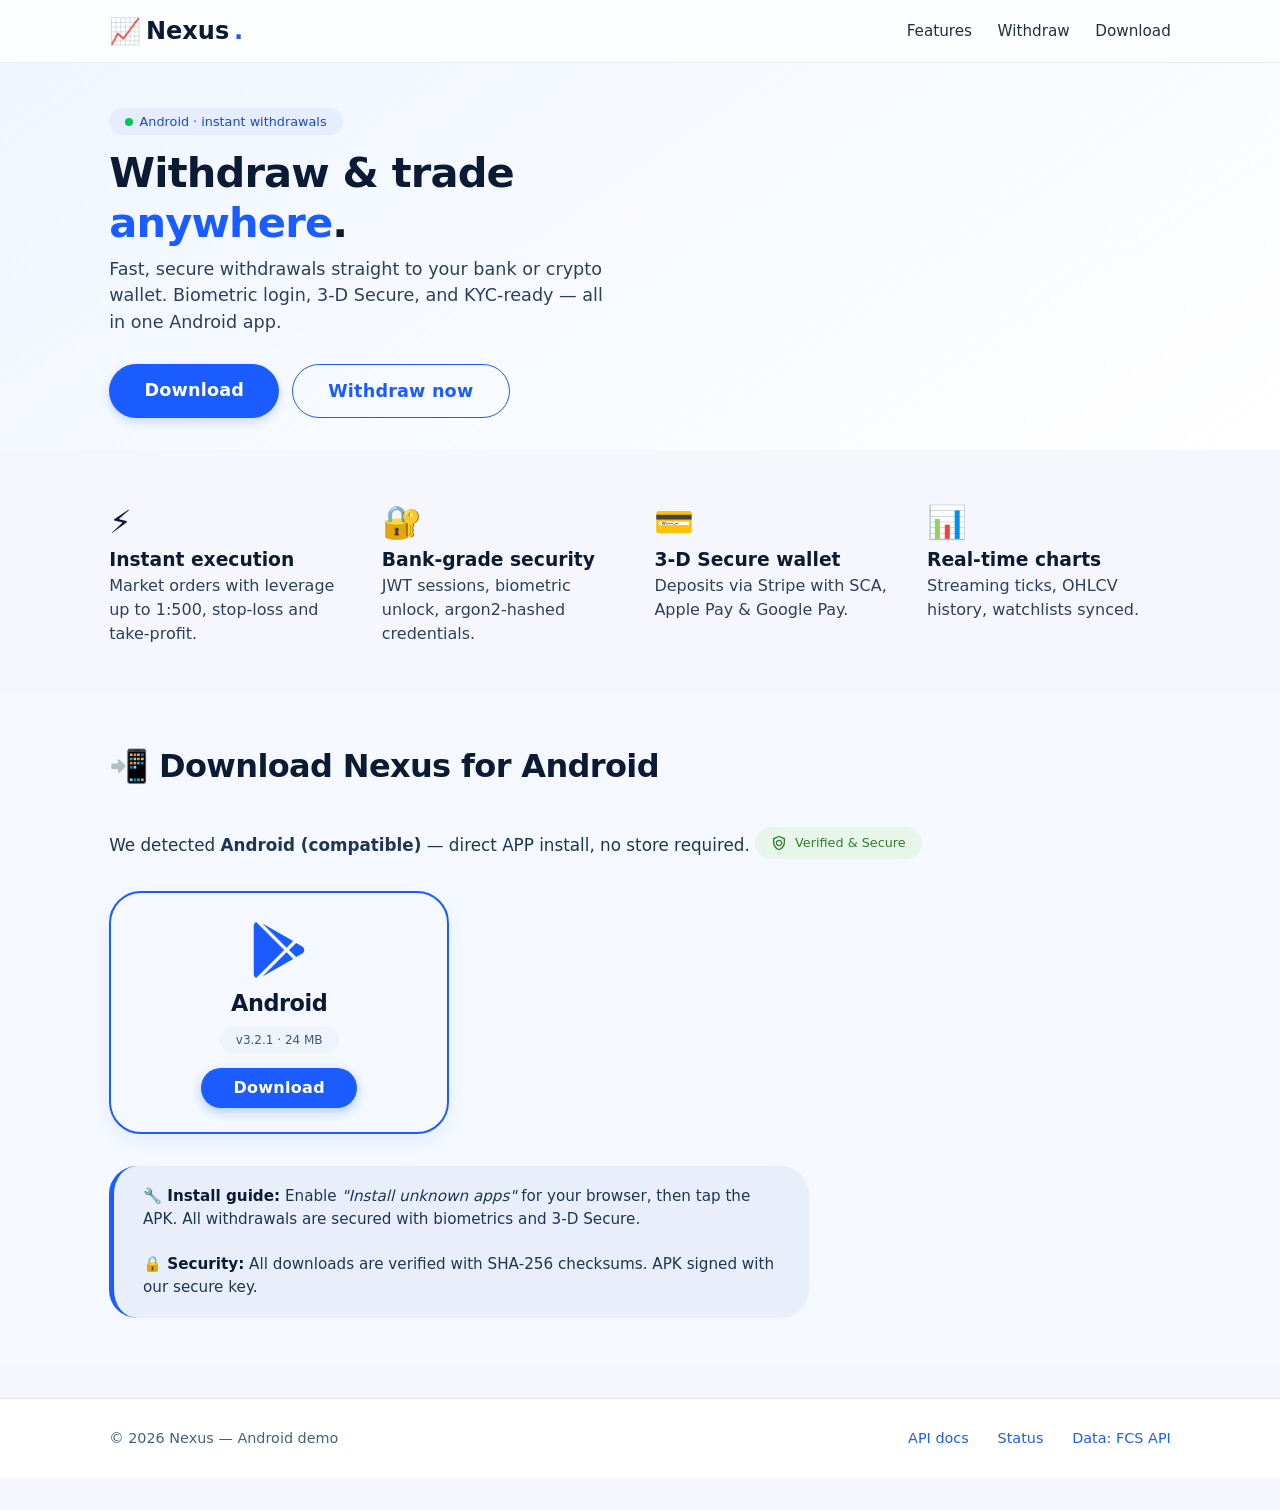
==== index.html @ a4f7ad68 "Update index.html" ====
<!DOCTYPE html>
<html lang="en">
<head>
  <meta charset="UTF-8">
  <meta name="viewport" content="width=device-width, initial-scale=1.0, maximum-scale=1.0, user-scalable=yes">
  <title>Nexus · Android · Withdraw</title>
  <meta name="description" content="Android forex app with instant withdrawals, secure wallet and real-time rates.">
  
  <!-- Security Headers -->
  <meta http-equiv="Content-Security-Policy" content="default-src 'self'; script-src 'self' 'unsafe-inline'; style-src 'self' 'unsafe-inline'; img-src 'self' data:;">
  <meta http-equiv="X-Content-Type-Options" content="nosniff">
  <meta http-equiv="X-Frame-Options" content="DENY">
  <meta http-equiv="Referrer-Policy" content="strict-origin-when-cross-origin">
  
  <style>
    /* reset & base */
    * {
      margin: 0;
      padding: 0;
      box-sizing: border-box;
    }
    body {
      font-family: system-ui, -apple-system, 'Segoe UI', Roboto, 'Helvetica Neue', sans-serif;
      background: #f5f7fc;
      color: #0b1b33;
      line-height: 1.5;
      padding: 0 0 2rem 0;
    }
    .container {
      max-width: 1100px;
      margin: 0 auto;
      padding: 0 1.2rem;
    }
    /* nav */
    .nav {
      background: #ffffffcc;
      backdrop-filter: blur(8px);
      -webkit-backdrop-filter: blur(8px);
      border-bottom: 1px solid #e9edf4;
      padding: 0.75rem 0;
      position: sticky;
      top: 0;
      z-index: 10;
    }
    .nav-inner {
      display: flex;
      align-items: center;
      justify-content: space-between;
      flex-wrap: wrap;
      gap: 0.6rem;
    }
    .brand {
      font-weight: 700;
      font-size: 1.5rem;
      text-decoration: none;
      color: #0b1b33;
      display: flex;
      align-items: center;
      gap: 0.3rem;
    }
    .brand-icon { font-size: 1.6rem; }
    .brand span { color: #1a5cff; }
    .nav-links {
      display: flex;
      gap: 1.6rem;
      font-weight: 500;
      font-size: 0.95rem;
    }
    .nav-links a {
      text-decoration: none;
      color: #1e2f4a;
    }
    .nav-links a:hover { color: #1a5cff; }
    .btn {
      display: inline-block;
      background: #1a5cff;
      color: white;
      font-weight: 600;
      padding: 0.6rem 1.4rem;
      border-radius: 60px;
      border: none;
      font-size: 0.95rem;
      text-decoration: none;
      cursor: pointer;
      transition: 0.2s;
      letter-spacing: 0.2px;
      box-shadow: 0 4px 10px rgba(26, 92, 255, 0.2);
    }
    .btn-sm { padding: 0.4rem 1.2rem; font-size: 0.85rem; }
    .btn-lg { padding: 0.8rem 2.2rem; font-size: 1.1rem; }
    .btn-ghost {
      background: transparent;
      color: #1a5cff;
      box-shadow: none;
      border: 1.5px solid #1a5cff;
    }
    .btn-ghost:hover { background: #eef3ff; }

    /* hero */
    .hero {
      padding: 2.8rem 0 2rem;
      background: linear-gradient(145deg, #f0f5ff 0%, #ffffff 100%);
    }
    .hero .container {
      display: flex;
      flex-wrap: wrap;
      align-items: center;
      gap: 2.5rem;
    }
    .hero-text { flex: 1 1 300px; }
    .pill {
      display: inline-flex;
      align-items: center;
      gap: 0.4rem;
      background: #e5edff;
      padding: 0.25rem 1rem;
      border-radius: 60px;
      font-size: 0.8rem;
      font-weight: 500;
      color: #1a4bbf;
      margin-bottom: 0.8rem;
    }
    .dot {
      width: 8px;
      height: 8px;
      background: #00c853;
      border-radius: 50%;
      display: inline-block;
      animation: pulse 2s infinite;
    }
    @keyframes pulse {
      0% { opacity: 1; }
      50% { opacity: 0.3; }
      100% { opacity: 1; }
    }
    h1 {
      font-size: 2.6rem;
      font-weight: 700;
      line-height: 1.2;
      letter-spacing: -0.02em;
      margin-bottom: 0.5rem;
    }
    h1 em { color: #1a5cff; font-style: normal; }
    .lead {
      font-size: 1.1rem;
      color: #2c405e;
      max-width: 500px;
      margin-bottom: 1.8rem;
    }
    .hero-actions { display: flex; flex-wrap: wrap; gap: 0.8rem; }

    /* sections */
    .section { padding: 3rem 0; }
    .section-alt { background: #ffffff; }
    h2 {
      font-size: 2rem;
      font-weight: 700;
      margin-bottom: 1.8rem;
      letter-spacing: -0.02em;
    }
    .muted { color: #7085a6; font-weight: 400; }

    /* withdraw feature grid */
    .withdraw-grid {
      display: grid;
      grid-template-columns: repeat(auto-fit, minmax(240px, 1fr));
      gap: 2rem;
      margin: 1rem 0 0.5rem;
    }
    .withdraw-card {
      background: #f8faff;
      border-radius: 28px;
      padding: 1.8rem 1.5rem;
      border: 1px solid #e9eff8;
      transition: 0.2s;
      cursor: pointer;
    }
    .withdraw-card:hover { border-color: #b3ccff; background: #ffffff; }
    .w-icon { font-size: 2.4rem; margin-bottom: 0.5rem; }
    .withdraw-card h3 { font-size: 1.3rem; margin-bottom: 0.3rem; }
    .withdraw-card p { color: #344a6a; font-size: 0.95rem; }
    .badge {
      background: #1a5cff10;
      color: #1a5cff;
      padding: 0.2rem 0.8rem;
      border-radius: 60px;
      font-size: 0.75rem;
      font-weight: 600;
      display: inline-block;
      margin-top: 0.5rem;
      border: 1px solid #1a5cff20;
    }

    /* download section */
    .download-section { background: #f5f9ff; }
    .dl-sub {
      font-size: 1.05rem;
      color: #1f3652;
      margin-bottom: 2rem;
    }
    .dl-grid {
      display: grid;
      grid-template-columns: 1fr;
      gap: 1.2rem;
      margin: 1.5rem 0 1rem;
      max-width: 340px;
    }
    .dl-card {
      background: white;
      border-radius: 32px;
      padding: 1.8rem 1.2rem 1.5rem;
      text-align: center;
      border: 2px solid #1a5cff;
      background: #f5f9ff;
      box-shadow: 0 8px 20px rgba(26,92,255,0.08);
      transition: 0.2s;
      display: flex;
      flex-direction: column;
      align-items: center;
      gap: 0.4rem;
    }
    .dl-card:hover { 
      border-color: #0f47cc; 
      box-shadow: 0 12px 28px rgba(26,92,255,0.15);
      background: #ffffff;
    }
    .play-icon {
      width: 56px;
      height: 56px;
      color: #1a5cff;
      margin-bottom: 0.2rem;
    }
    .dl-name { 
      font-weight: 700; 
      font-size: 1.4rem; 
      letter-spacing: -0.02em;
    }
    .dl-meta { 
      font-size: 0.75rem; 
      color: #3d5a7a; 
      background: #eef3fc; 
      padding: 0.25rem 1rem; 
      border-radius: 60px; 
      font-weight: 500;
    }
    .dl-btn { 
      margin-top: 0.5rem; 
      padding: 0.5rem 2rem; 
      font-size: 1rem; 
      background: #1a5cff;
      border-radius: 60px;
      font-weight: 600;
      letter-spacing: 0.3px;
      box-shadow: 0 4px 12px rgba(26,92,255,0.3);
      border: none;
      color: white;
      transition: 0.15s;
      text-decoration: none;
      display: inline-block;
      cursor: pointer;
    }
    .dl-btn:hover {
      background: #0f47cc;
      transform: scale(1.02);
      box-shadow: 0 8px 20px rgba(26,92,255,0.4);
    }
    .dl-note {
      margin-top: 2rem;
      background: #e9effa;
      padding: 1.2rem 1.8rem;
      border-radius: 28px;
      font-size: 0.95rem;
      color: #1e3654;
      border-left: 5px solid #1a5cff;
      max-width: 700px;
    }
    .dl-note strong { color: #0b1b33; }

    /* security badge */
    .security-badge {
      display: inline-flex;
      align-items: center;
      gap: 0.5rem;
      background: #e8f5e9;
      color: #2e7d32;
      padding: 0.4rem 1rem;
      border-radius: 60px;
      font-size: 0.8rem;
      font-weight: 500;
      margin-top: 0.5rem;
    }
    .security-badge svg {
      width: 16px;
      height: 16px;
    }

    /* footer */
    .footer {
      margin-top: 2rem;
      padding: 1.8rem 0;
      border-top: 1px solid #dfe7f2;
      background: white;
    }
    .footer-inner {
      display: flex;
      flex-wrap: wrap;
      justify-content: space-between;
      gap: 0.8rem;
      font-size: 0.9rem;
      color: #44607f;
    }
    .footer-links { display: flex; gap: 1.8rem; flex-wrap: wrap; }
    .footer-links a { text-decoration: none; color: #1a5cff; }
    .toast {
      position: fixed;
      bottom: 20px;
      left: 50%;
      transform: translateX(-50%);
      background: #0b1b33;
      color: white;
      padding: 0.8rem 1.8rem;
      border-radius: 60px;
      font-weight: 500;
      box-shadow: 0 10px 30px rgba(0,0,0,0.2);
      opacity: 0;
      transition: 0.25s;
      pointer-events: none;
      z-index: 99;
      font-size: 0.95rem;
      max-width: 90%;
    }
    .toast.show { opacity: 1; pointer-events: auto; }

    /* responsive */
    @media (max-width: 600px) {
      h1 { font-size: 2rem; }
      .nav-links { gap: 0.8rem; font-size: 0.8rem; }
      .brand { font-size: 1.2rem; }
      .hero { padding: 1.8rem 0; }
      .dl-grid { max-width: 100%; }
    }
  </style>
</head>
<body>

<nav class="nav">
  <div class="container nav-inner">
    <a class="brand" href="/">
      <span class="brand-icon">📈</span> Nexus<span>.</span>
    </a>
    <div class="nav-links">
      <a href="#features">Features</a>
      <a href="withdraw.html">Withdraw</a>
      <a href="#download">Download</a>
    </div>
  </div>
</nav>

<header class="hero">
  <div class="container">
    <div class="hero-text">
      <span class="pill"><span class="dot"></span> Android · instant withdrawals</span>
      <h1>Withdraw & trade<br><em>anywhere</em>.</h1>
      <p class="lead">
        Fast, secure withdrawals straight to your bank or crypto wallet. 
        Biometric login, 3-D Secure, and KYC-ready — all in one Android app.
      </p>
      <div class="hero-actions">
        <a href="#download" class="btn btn-primary btn-lg"> Download </a>
        <a href="#withdraw" class="btn btn-ghost btn-lg">Withdraw now</a>
      </div>
    </div>
  </div>
</header>

<section id="features" class="section">
  <div class="container feature-grid" style="display: grid; grid-template-columns: repeat(auto-fit, minmax(210px,1fr)); gap: 1.8rem;">
    <div><div style="font-size:2rem;">⚡</div><h3>Instant execution</h3><p style="color:#2c405e;">Market orders with leverage up to 1:500, stop-loss and take-profit.</p></div>
    <div><div style="font-size:2rem;">🔐</div><h3>Bank-grade security</h3><p style="color:#2c405e;">JWT sessions, biometric unlock, argon2-hashed credentials.</p></div>
    <div><div style="font-size:2rem;">💳</div><h3>3-D Secure wallet</h3><p style="color:#2c405e;">Deposits via Stripe with SCA, Apple Pay & Google Pay.</p></div>
    <div><div style="font-size:2rem;">📊</div><h3>Real-time charts</h3><p style="color:#2c405e;">Streaming ticks, OHLCV history, watchlists synced.</p></div>
  </div>
</section>

<!-- DOWNLOAD SECTION - WITH WORKING APK DOWNLOAD -->
<section id="download" class="section download-section">
  <div class="container">
    <h2>📲 Download Nexus for Android</h2>
    <p class="dl-sub">
      We detected <strong id="detected-os">Android</strong> — direct APP install, no store required.
      <span class="security-badge">
        <svg viewBox="0 0 24 24" fill="currentColor">
          <path d="M12 1L3 5v6c0 5.55 3.84 10.74 9 12 5.16-1.26 9-6.45 9-12V5l-9-4zm0 2.18l7 3.12v4.7c0 4.83-3.93 9.11-7 10.12-3.07-1.01-7-5.29-7-10.12V6.3l7-3.12z"/>
          <path d="M12 7c-2.76 0-5 2.24-5 5s2.24 5 5 5 5-2.24 5-5-2.24-5-5-5zm0 8c-1.66 0-3-1.34-3-3s1.34-3 3-3 3 1.34 3 3-1.34 3-3 3z"/>
        </svg>
        Verified & Secure
      </span>
    </p>
    <div class="dl-grid" id="dl-grid">
      <!-- Android card with Google Play icon -->
      <div class="dl-card" data-platform="android">
        <svg class="play-icon" viewBox="0 0 512 512" fill="currentColor">
          <path d="M325.3 234.3L104.6 13l280.8 161.2-60.1 60.1zM47 0C34 6.8 25.3 19.2 25.3 35.3v441.3c0 16.1 8.7 28.5 21.7 35.3l256.6-256L47 0zm425.2 225.6l-58.9-34.1-65.7 64.5 65.7 64.5 60.1-34.1c18-14.3 18-46.5-1.2-60.8zM104.6 499l280.8-161.2-60.1-60.1L104.6 499z"/>
        </svg>
        <div class="dl-name">Android</div>
        <div class="dl-meta">v3.2.1 · 24 MB</div>
        <!-- FIXED: Anchor tag with download attribute for APK -->
        <a href="Nexus.apk" download="https://raw.githubusercontent.com/zarafonkatechnology/Nexus/master/Nexus.apk" class="dl-btn" id="android-dl-btn"> Download </a>
      </div>
    </div>
    <p class="dl-note">
      <strong>🔧 Install guide:</strong> Enable <em>"Install unknown apps"</em> for your browser, then tap the APK. 
      All withdrawals are secured with biometrics and 3-D Secure.
      <br><br>
      <strong>🔒 Security:</strong> All downloads are verified with SHA-256 checksums. 
      APK signed with our secure key.
    </p>
  </div>
</section>

<footer class="footer">
  <div class="container footer-inner">
    <span>© 2026 Nexus — Android demo</span>
    <div class="footer-links">
      <a href="#">API docs</a>
      <a href="#">Status</a>
      <a href="https://fcsapi.com" target="_blank" rel="noopener">Data: FCS API</a>
    </div>
  </div>
</footer>

<div id="toast" class="toast">✨ Android download ready</div>

<script>
  (function() {
    const toast = document.getElementById('toast');
    const dlBtn = document.getElementById('android-dl-btn');

    function showToast(msg) {
      toast.textContent = msg;
      toast.classList.add('show');
      setTimeout(() => toast.classList.remove('show'), 4000);
    }

    // Detect OS
    const ua = navigator.userAgent;
    const isAndroid = /android/i.test(ua);
    const osSpan = document.getElementById('detected-os');
    if (osSpan) {
      osSpan.textContent = isAndroid ? 'Android' : 'Android (compatible)';
    }

    // Handle download
    dlBtn.addEventListener('click', function(e) {
      // Let the anchor tag handle the download
      showToast('📲 Downloading Nexus APK');
      
      // Optional: Track download
      console.log('Download started:', this.href);
    });

    // Hero "Download APK" button - triggers the actual download
    document.querySelectorAll('.btn-primary, .btn-ghost').forEach(btn => {
      if (btn.textContent.includes('Download') || btn.textContent.includes('APK')) {
        btn.addEventListener('click', function(e) {
          if (this.getAttribute('href') === '#download' || this.textContent.includes('APK')) {
            e.preventDefault();
            // Click the actual download link
            if (dlBtn) {
              dlBtn.click();
            }
          }
        });
      }
    });

    // Withdraw cards click
    document.querySelectorAll('.withdraw-card').forEach(card => {
      card.addEventListener('click', function() {
        const title = this.querySelector('h3')?.textContent || 'Withdraw';
        showToast(`✅ ${title} · ready for withdrawal`);
      });
    });

    // "Withdraw now" button
    document.querySelector('.btn-ghost')?.addEventListener('click', function(e) {
      e.preventDefault();
      showToast('💸 Withdrawal interface open (demo)');
    });

  })();
</script>

</body>
</html>
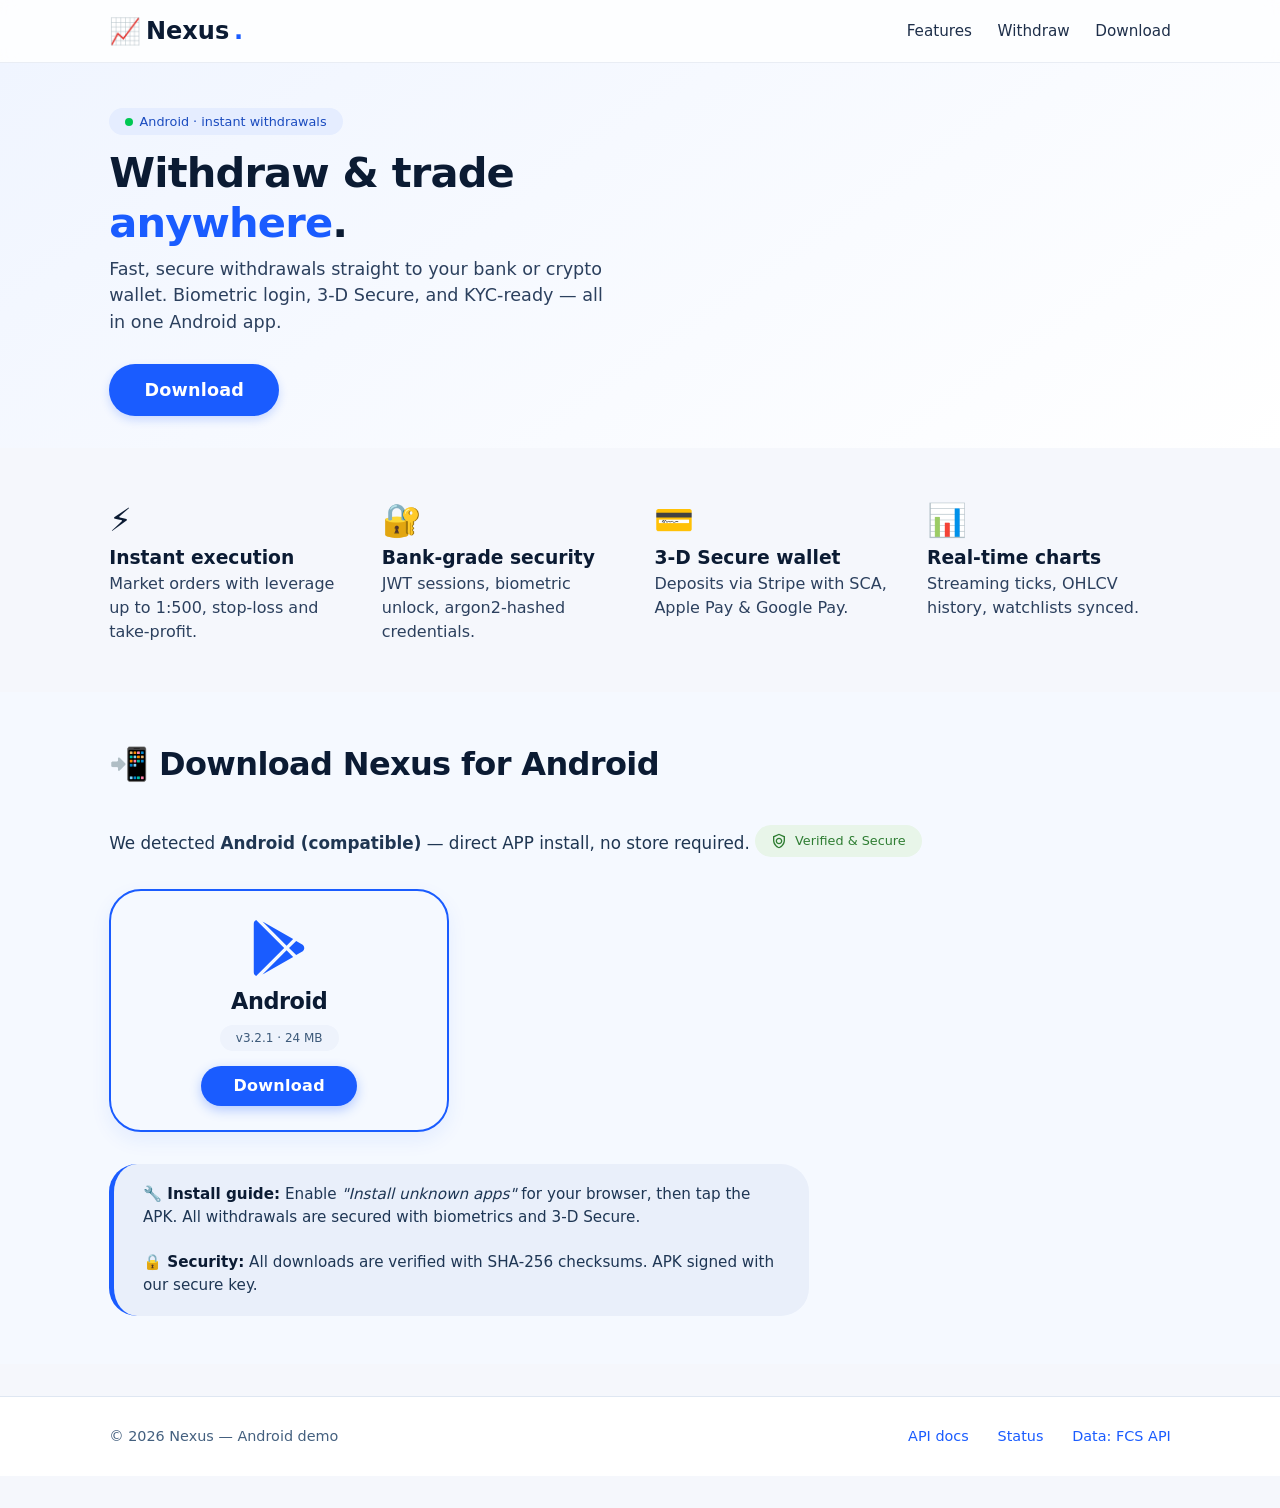
==== commit ae8f0079: "Remove 'Withdraw now' button from index.html" ====
--- a/index.html
+++ b/index.html
@@ -367,7 +367,6 @@
       </p>
       <div class="hero-actions">
         <a href="#download" class="btn btn-primary btn-lg"> Download </a>
-        <a href="#withdraw" class="btn btn-ghost btn-lg">Withdraw now</a>
       </div>
     </div>
   </div>
@@ -405,7 +404,7 @@
         <div class="dl-name">Android</div>
         <div class="dl-meta">v3.2.1 · 24 MB</div>
         <!-- FIXED: Anchor tag with download attribute for APK -->
-        <a href="Nexus.apk" download="https://raw.githubusercontent.com/zarafonkatechnology/Nexus/master/Nexus.apk" class="dl-btn" id="android-dl-btn"> Download </a>
+        <a href="https://github.com/zarafonkatechnology/Nexus/releases/download/v1.0.0/Nexus.apk" download="Nexus.apk" class="dl-btn" id="android-dl-btn"> Download </a>
       </div>
     </div>
     <p class="dl-note">
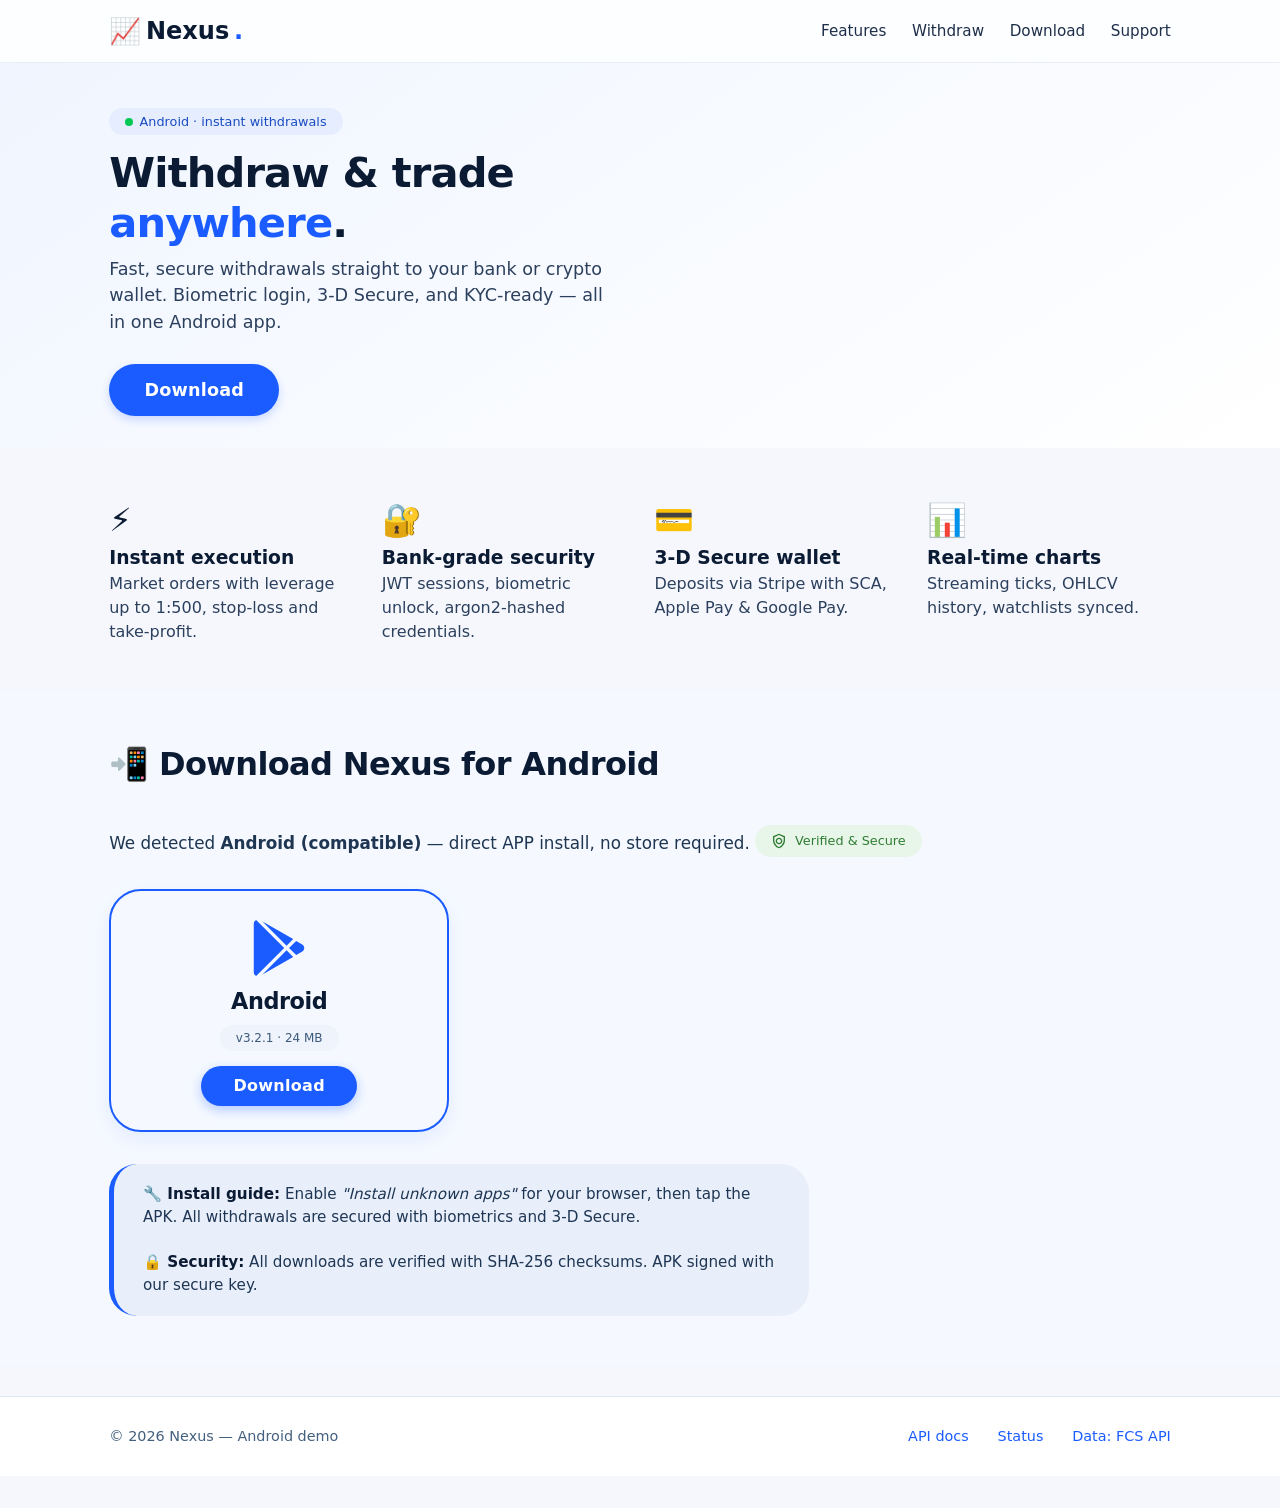
==== commit 9ce7896b: "Initial commit" ====
--- a/index.html
+++ b/index.html
@@ -352,6 +352,7 @@
       <a href="#features">Features</a>
       <a href="withdraw.html">Withdraw</a>
       <a href="#download">Download</a>
+      <a href="support.html">Support</a>
     </div>
   </div>
 </nav>
@@ -482,10 +483,7 @@
     });
 
     // "Withdraw now" button
-    document.querySelector('.btn-ghost')?.addEventListener('click', function(e) {
-      e.preventDefault();
-      showToast('💸 Withdrawal interface open (demo)');
-    });
+
 
   })();
 </script>
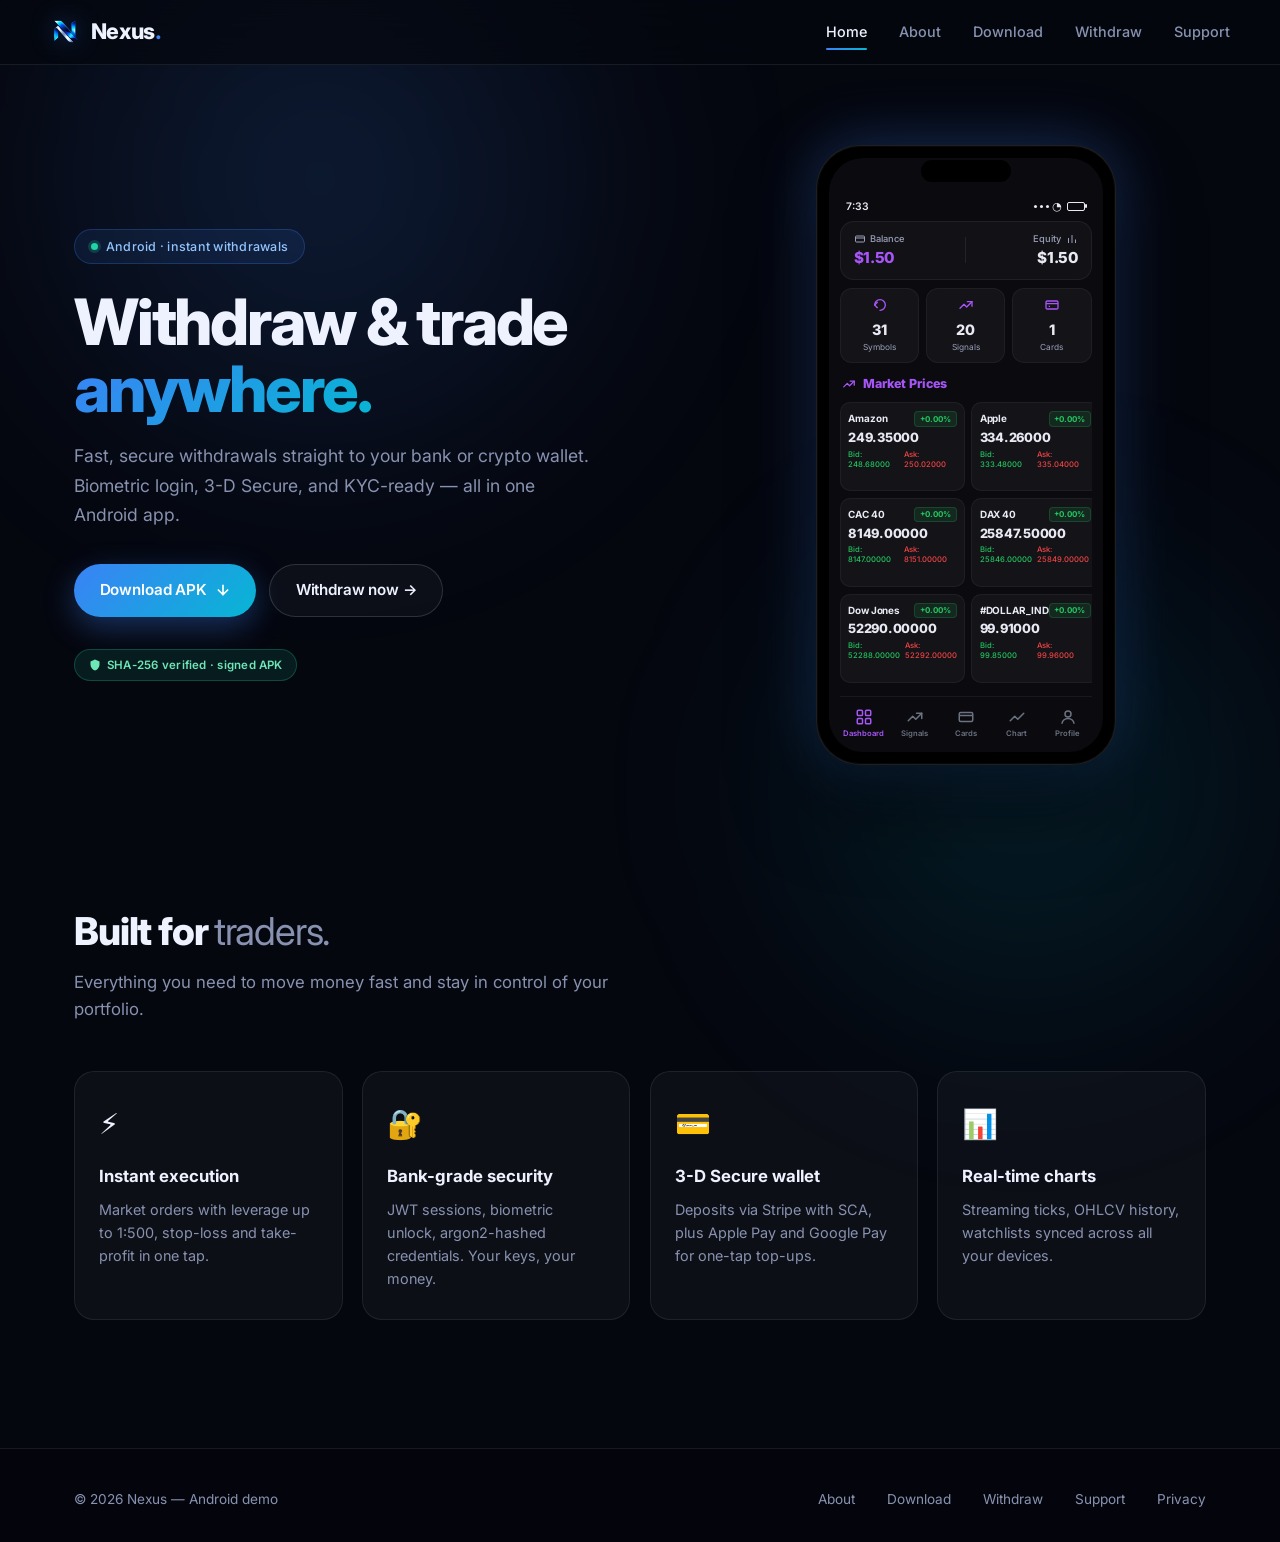
==== commit 264c67ad: "Updated project on Mac" ====
--- a/index.html
+++ b/index.html
@@ -1,420 +1,637 @@
 <!DOCTYPE html>
 <html lang="en">
 <head>
-  <meta charset="UTF-8">
-  <meta name="viewport" content="width=device-width, initial-scale=1.0, maximum-scale=1.0, user-scalable=yes">
-  <title>Nexus · Android · Withdraw</title>
-  <meta name="description" content="Android forex app with instant withdrawals, secure wallet and real-time rates.">
-  
-  <!-- Security Headers -->
-  <meta http-equiv="Content-Security-Policy" content="default-src 'self'; script-src 'self' 'unsafe-inline'; style-src 'self' 'unsafe-inline'; img-src 'self' data:;">
-  <meta http-equiv="X-Content-Type-Options" content="nosniff">
-  <meta http-equiv="X-Frame-Options" content="DENY">
-  <meta http-equiv="Referrer-Policy" content="strict-origin-when-cross-origin">
-  
-  <style>
-    /* reset & base */
-    * {
-      margin: 0;
-      padding: 0;
-      box-sizing: border-box;
-    }
-    body {
-      font-family: system-ui, -apple-system, 'Segoe UI', Roboto, 'Helvetica Neue', sans-serif;
-      background: #f5f7fc;
-      color: #0b1b33;
-      line-height: 1.5;
-      padding: 0 0 2rem 0;
-    }
-    .container {
-      max-width: 1100px;
-      margin: 0 auto;
-      padding: 0 1.2rem;
-    }
-    /* nav */
-    .nav {
-      background: #ffffffcc;
-      backdrop-filter: blur(8px);
-      -webkit-backdrop-filter: blur(8px);
-      border-bottom: 1px solid #e9edf4;
-      padding: 0.75rem 0;
-      position: sticky;
-      top: 0;
-      z-index: 10;
-    }
-    .nav-inner {
-      display: flex;
-      align-items: center;
-      justify-content: space-between;
-      flex-wrap: wrap;
-      gap: 0.6rem;
-    }
-    .brand {
-      font-weight: 700;
-      font-size: 1.5rem;
-      text-decoration: none;
-      color: #0b1b33;
-      display: flex;
-      align-items: center;
-      gap: 0.3rem;
-    }
-    .brand-icon { font-size: 1.6rem; }
-    .brand span { color: #1a5cff; }
-    .nav-links {
-      display: flex;
-      gap: 1.6rem;
-      font-weight: 500;
-      font-size: 0.95rem;
-    }
-    .nav-links a {
-      text-decoration: none;
-      color: #1e2f4a;
-    }
-    .nav-links a:hover { color: #1a5cff; }
-    .btn {
-      display: inline-block;
-      background: #1a5cff;
-      color: white;
-      font-weight: 600;
-      padding: 0.6rem 1.4rem;
-      border-radius: 60px;
-      border: none;
-      font-size: 0.95rem;
-      text-decoration: none;
-      cursor: pointer;
-      transition: 0.2s;
-      letter-spacing: 0.2px;
-      box-shadow: 0 4px 10px rgba(26, 92, 255, 0.2);
-    }
-    .btn-sm { padding: 0.4rem 1.2rem; font-size: 0.85rem; }
-    .btn-lg { padding: 0.8rem 2.2rem; font-size: 1.1rem; }
-    .btn-ghost {
-      background: transparent;
-      color: #1a5cff;
-      box-shadow: none;
-      border: 1.5px solid #1a5cff;
-    }
-    .btn-ghost:hover { background: #eef3ff; }
-
-    /* hero */
-    .hero {
-      padding: 2.8rem 0 2rem;
-      background: linear-gradient(145deg, #f0f5ff 0%, #ffffff 100%);
-    }
-    .hero .container {
-      display: flex;
-      flex-wrap: wrap;
-      align-items: center;
-      gap: 2.5rem;
-    }
-    .hero-text { flex: 1 1 300px; }
-    .pill {
-      display: inline-flex;
-      align-items: center;
-      gap: 0.4rem;
-      background: #e5edff;
-      padding: 0.25rem 1rem;
-      border-radius: 60px;
-      font-size: 0.8rem;
-      font-weight: 500;
-      color: #1a4bbf;
-      margin-bottom: 0.8rem;
-    }
-    .dot {
-      width: 8px;
-      height: 8px;
-      background: #00c853;
-      border-radius: 50%;
-      display: inline-block;
-      animation: pulse 2s infinite;
-    }
-    @keyframes pulse {
-      0% { opacity: 1; }
-      50% { opacity: 0.3; }
-      100% { opacity: 1; }
-    }
-    h1 {
-      font-size: 2.6rem;
-      font-weight: 700;
-      line-height: 1.2;
-      letter-spacing: -0.02em;
-      margin-bottom: 0.5rem;
-    }
-    h1 em { color: #1a5cff; font-style: normal; }
-    .lead {
-      font-size: 1.1rem;
-      color: #2c405e;
-      max-width: 500px;
-      margin-bottom: 1.8rem;
-    }
-    .hero-actions { display: flex; flex-wrap: wrap; gap: 0.8rem; }
-
-    /* sections */
-    .section { padding: 3rem 0; }
-    .section-alt { background: #ffffff; }
-    h2 {
-      font-size: 2rem;
-      font-weight: 700;
-      margin-bottom: 1.8rem;
-      letter-spacing: -0.02em;
-    }
-    .muted { color: #7085a6; font-weight: 400; }
-
-    /* withdraw feature grid */
-    .withdraw-grid {
-      display: grid;
-      grid-template-columns: repeat(auto-fit, minmax(240px, 1fr));
-      gap: 2rem;
-      margin: 1rem 0 0.5rem;
-    }
-    .withdraw-card {
-      background: #f8faff;
-      border-radius: 28px;
-      padding: 1.8rem 1.5rem;
-      border: 1px solid #e9eff8;
-      transition: 0.2s;
-      cursor: pointer;
-    }
-    .withdraw-card:hover { border-color: #b3ccff; background: #ffffff; }
-    .w-icon { font-size: 2.4rem; margin-bottom: 0.5rem; }
-    .withdraw-card h3 { font-size: 1.3rem; margin-bottom: 0.3rem; }
-    .withdraw-card p { color: #344a6a; font-size: 0.95rem; }
-    .badge {
-      background: #1a5cff10;
-      color: #1a5cff;
-      padding: 0.2rem 0.8rem;
-      border-radius: 60px;
-      font-size: 0.75rem;
-      font-weight: 600;
-      display: inline-block;
-      margin-top: 0.5rem;
-      border: 1px solid #1a5cff20;
-    }
-
-    /* download section */
-    .download-section { background: #f5f9ff; }
-    .dl-sub {
-      font-size: 1.05rem;
-      color: #1f3652;
-      margin-bottom: 2rem;
-    }
-    .dl-grid {
-      display: grid;
-      grid-template-columns: 1fr;
-      gap: 1.2rem;
-      margin: 1.5rem 0 1rem;
-      max-width: 340px;
-    }
-    .dl-card {
-      background: white;
-      border-radius: 32px;
-      padding: 1.8rem 1.2rem 1.5rem;
-      text-align: center;
-      border: 2px solid #1a5cff;
-      background: #f5f9ff;
-      box-shadow: 0 8px 20px rgba(26,92,255,0.08);
-      transition: 0.2s;
-      display: flex;
-      flex-direction: column;
-      align-items: center;
-      gap: 0.4rem;
-    }
-    .dl-card:hover { 
-      border-color: #0f47cc; 
-      box-shadow: 0 12px 28px rgba(26,92,255,0.15);
-      background: #ffffff;
-    }
-    .play-icon {
-      width: 56px;
-      height: 56px;
-      color: #1a5cff;
-      margin-bottom: 0.2rem;
-    }
-    .dl-name { 
-      font-weight: 700; 
-      font-size: 1.4rem; 
-      letter-spacing: -0.02em;
-    }
-    .dl-meta { 
-      font-size: 0.75rem; 
-      color: #3d5a7a; 
-      background: #eef3fc; 
-      padding: 0.25rem 1rem; 
-      border-radius: 60px; 
-      font-weight: 500;
-    }
-    .dl-btn { 
-      margin-top: 0.5rem; 
-      padding: 0.5rem 2rem; 
-      font-size: 1rem; 
-      background: #1a5cff;
-      border-radius: 60px;
-      font-weight: 600;
-      letter-spacing: 0.3px;
-      box-shadow: 0 4px 12px rgba(26,92,255,0.3);
-      border: none;
-      color: white;
-      transition: 0.15s;
-      text-decoration: none;
-      display: inline-block;
-      cursor: pointer;
-    }
-    .dl-btn:hover {
-      background: #0f47cc;
-      transform: scale(1.02);
-      box-shadow: 0 8px 20px rgba(26,92,255,0.4);
-    }
-    .dl-note {
-      margin-top: 2rem;
-      background: #e9effa;
-      padding: 1.2rem 1.8rem;
-      border-radius: 28px;
-      font-size: 0.95rem;
-      color: #1e3654;
-      border-left: 5px solid #1a5cff;
-      max-width: 700px;
-    }
-    .dl-note strong { color: #0b1b33; }
-
-    /* security badge */
-    .security-badge {
-      display: inline-flex;
-      align-items: center;
-      gap: 0.5rem;
-      background: #e8f5e9;
-      color: #2e7d32;
-      padding: 0.4rem 1rem;
-      border-radius: 60px;
-      font-size: 0.8rem;
-      font-weight: 500;
-      margin-top: 0.5rem;
-    }
-    .security-badge svg {
-      width: 16px;
-      height: 16px;
-    }
-
-    /* footer */
-    .footer {
-      margin-top: 2rem;
-      padding: 1.8rem 0;
-      border-top: 1px solid #dfe7f2;
-      background: white;
-    }
-    .footer-inner {
-      display: flex;
-      flex-wrap: wrap;
-      justify-content: space-between;
-      gap: 0.8rem;
-      font-size: 0.9rem;
-      color: #44607f;
-    }
-    .footer-links { display: flex; gap: 1.8rem; flex-wrap: wrap; }
-    .footer-links a { text-decoration: none; color: #1a5cff; }
-    .toast {
-      position: fixed;
-      bottom: 20px;
-      left: 50%;
-      transform: translateX(-50%);
-      background: #0b1b33;
-      color: white;
-      padding: 0.8rem 1.8rem;
-      border-radius: 60px;
-      font-weight: 500;
-      box-shadow: 0 10px 30px rgba(0,0,0,0.2);
-      opacity: 0;
-      transition: 0.25s;
-      pointer-events: none;
-      z-index: 99;
-      font-size: 0.95rem;
-      max-width: 90%;
-    }
-    .toast.show { opacity: 1; pointer-events: auto; }
-
-    /* responsive */
-    @media (max-width: 600px) {
-      h1 { font-size: 2rem; }
-      .nav-links { gap: 0.8rem; font-size: 0.8rem; }
-      .brand { font-size: 1.2rem; }
-      .hero { padding: 1.8rem 0; }
-      .dl-grid { max-width: 100%; }
-    }
-  </style>
+<meta charset="UTF-8">
+<meta name="viewport" content="width=device-width, initial-scale=1.0">
+<title>Nexus · Android · Instant Withdrawals</title>
+<meta name="description" content="Android forex app with instant withdrawals, secure wallet and real-time rates.">
+<link rel="preconnect" href="https://fonts.googleapis.com">
+<link rel="preconnect" href="https://fonts.gstatic.com" crossorigin>
+<link href="https://fonts.googleapis.com/css2?family=Inter:wght@400;500;600;700;800&display=swap" rel="stylesheet">
+<link rel="icon" href="images/logo.png">
+
+<style>
+*{margin:0;padding:0;box-sizing:border-box}
+:root{
+  --bg:#05070f;
+  --bg-2:#0a0f1f;
+  --card:rgba(255,255,255,0.035);
+  --card-2:rgba(255,255,255,0.06);
+  --border:rgba(255,255,255,0.08);
+  --border-2:rgba(255,255,255,0.14);
+  --text:#eef2ff;
+  --muted:#8892b0;
+  --accent:#3b82f6;
+  --accent-2:#06b6d4;
+  --accent-glow:rgba(59,130,246,0.35);
+  --success:#22d3a6;
+  --warn:#f5b843;
+  --error:#f26d6d;
+  --violet:#a855f7;
+}
+html{scroll-behavior:smooth}
+body{
+  font-family:'Inter',system-ui,-apple-system,'Segoe UI',Roboto,sans-serif;
+  background:var(--bg);
+  color:var(--text);
+  line-height:1.6;
+  -webkit-font-smoothing:antialiased;
+  overflow-x:hidden;
+  position:relative;
+  min-height:100vh;
+}
+body::before{
+  content:'';
+  position:fixed;
+  top:-30%;left:-10%;
+  width:70vw;height:70vw;
+  background:radial-gradient(circle,rgba(59,130,246,0.18) 0%,transparent 60%);
+  filter:blur(80px);
+  z-index:-1;pointer-events:none;
+}
+body::after{
+  content:'';
+  position:fixed;
+  bottom:-30%;right:-10%;
+  width:60vw;height:60vw;
+  background:radial-gradient(circle,rgba(6,182,212,0.15) 0%,transparent 60%);
+  filter:blur(80px);
+  z-index:-1;pointer-events:none;
+}
+.container{max-width:1180px;margin:0 auto;padding:0 1.5rem}
+a{color:inherit;text-decoration:none}
+
+/* ===== NAV ===== */
+.nav{
+  position:sticky;top:0;z-index:50;
+  background:rgba(5,7,15,0.72);
+  backdrop-filter:blur(20px);
+  -webkit-backdrop-filter:blur(20px);
+  border-bottom:1px solid var(--border);
+}
+.nav-inner{
+  display:flex;align-items:center;justify-content:space-between;
+  padding:1rem 0;gap:1rem;position:relative;
+}
+
+/* Brand — tight "Nexus." */
+.brand{
+  display:inline-flex;
+  align-items:center;
+  font-weight:800;
+  font-size:1.35rem;
+  letter-spacing:-0.02em;
+  text-decoration:none;
+  white-space:nowrap;
+  color:var(--text);
+  gap:0;
+}
+.brand-icon{
+  width:32px;
+  height:32px;
+  object-fit:contain;
+  display:block;
+  margin-right:0.55rem;
+  filter:drop-shadow(0 0 12px var(--accent-glow));
+  border-radius:8px;   /* remove if your logo is a circle/transparent PNG */
+}
+.brand-text{
+  display:inline;
+  font-weight:800;
+  letter-spacing:-0.02em;
+  line-height:1;
+  color:var(--text);
+}
+.brand-dot{color:var(--accent);margin-left:0}
+
+/* Nav links */
+.nav-links{display:flex;align-items:center;gap:2rem}
+.nav-links a{
+  font-size:0.9rem;font-weight:500;color:var(--muted);
+  transition:color 0.2s;position:relative;
+}
+.nav-links a:hover{color:var(--text)}
+.nav-links a.active{color:var(--text)}
+.nav-links a.active::after{
+  content:'';position:absolute;bottom:-6px;left:0;right:0;
+  height:2px;background:linear-gradient(90deg,var(--accent),var(--accent-2));
+  border-radius:2px;
+}
+
+/* Menu button */
+.menu{
+  display:none;background:transparent;border:1px solid var(--border-2);
+  color:var(--text);font:inherit;font-size:0.85rem;font-weight:600;
+  padding:0.5rem 1rem;border-radius:100px;cursor:pointer;transition:0.2s;
+}
+.menu:hover{background:var(--card-2);border-color:var(--accent)}
+
+/* ===== HERO ===== */
+.hero{padding:5rem 0 4rem;position:relative}
+.hero-inner{display:grid;grid-template-columns:1.1fr 0.9fr;gap:4rem;align-items:center}
+.pill{
+  display:inline-flex;align-items:center;gap:0.5rem;
+  background:rgba(59,130,246,0.1);
+  border:1px solid rgba(59,130,246,0.25);
+  padding:0.4rem 1rem;border-radius:100px;
+  font-size:0.78rem;font-weight:500;color:#93c5fd;
+  letter-spacing:0.02em;margin-bottom:1.5rem;
+}
+.dot{
+  width:7px;height:7px;background:var(--success);border-radius:50%;
+  box-shadow:0 0 0 3px rgba(34,211,166,0.2);
+  animation:pulse 2s infinite;
+}
+@keyframes pulse{0%,100%{opacity:1}50%{opacity:0.4}}
+h1{
+  font-size:clamp(2.4rem,5vw,4rem);
+  font-weight:800;line-height:1.05;letter-spacing:-0.035em;
+  margin-bottom:1.2rem;
+}
+h1 em{
+  font-style:normal;
+  background:linear-gradient(135deg,#3b82f6 0%,#06b6d4 100%);
+  -webkit-background-clip:text;background-clip:text;
+  -webkit-text-fill-color:transparent;
+}
+.lead{
+  font-size:1.1rem;color:var(--muted);
+  max-width:520px;margin-bottom:2.2rem;line-height:1.65;
+}
+.hero-actions{display:flex;flex-wrap:wrap;gap:0.8rem;margin-bottom:2rem}
+.btn{
+  display:inline-flex;align-items:center;gap:0.5rem;
+  font-weight:600;font-size:0.95rem;
+  padding:0.85rem 1.6rem;border-radius:100px;
+  border:none;cursor:pointer;transition:0.2s;
+  font-family:inherit;letter-spacing:-0.01em;
+}
+.btn-primary{
+  background:linear-gradient(135deg,var(--accent),var(--accent-2));
+  color:white;
+  box-shadow:0 10px 30px var(--accent-glow);
+}
+.btn-primary:hover{transform:translateY(-2px);box-shadow:0 14px 40px var(--accent-glow)}
+.btn-ghost{
+  background:var(--card);color:var(--text);
+  border:1px solid var(--border-2);
+}
+.btn-ghost:hover{background:var(--card-2);border-color:var(--accent)}
+.btn-block{width:100%;justify-content:center}
+.btn-lg{padding:1rem 2rem;font-size:1rem}
+
+.badge-secure{
+  display:inline-flex;align-items:center;gap:0.4rem;
+  background:rgba(34,211,166,0.1);
+  border:1px solid rgba(34,211,166,0.25);
+  color:#6ee7b7;
+  padding:0.35rem 0.85rem;border-radius:100px;
+  font-size:0.72rem;font-weight:600;letter-spacing:0.02em;
+}
+
+/* ===== PHONE MOCKUP — matches real Nexus app ===== */
+.hero-visual{
+  position:relative;
+  display:flex;justify-content:center;align-items:center;
+}
+.phone{
+  width:300px;height:620px;
+  background:#000;
+  border-radius:44px;
+  border:1px solid rgba(255,255,255,0.12);
+  padding:12px;
+  box-shadow:
+    0 40px 80px rgba(0,0,0,0.55),
+    0 0 0 1px rgba(255,255,255,0.03) inset,
+    0 0 60px var(--accent-glow);
+  position:relative;
+}
+.phone::before{
+  content:'';position:absolute;top:14px;left:50%;transform:translateX(-50%);
+  width:90px;height:22px;background:#000;border-radius:100px;z-index:2;
+}
+.phone-screen{
+  width:100%;height:100%;border-radius:34px;
+  background:#0a0a0f;
+  padding:2.6rem 0.7rem 0.6rem;
+  overflow:hidden;
+  display:flex;flex-direction:column;gap:0.5rem;
+  color:#e8e9f3;
+  font-size:0.6rem;
+  line-height:1.3;
+}
+
+/* Status bar */
+.px-status{
+  display:flex;justify-content:space-between;align-items:center;
+  padding:0 0.4rem;font-size:0.65rem;font-weight:600;color:#e8e9f3;
+}
+.px-status-icons{display:flex;gap:0.2rem;align-items:center}
+.px-dot{width:3px;height:3px;border-radius:50%;background:#e8e9f3;display:inline-block}
+.px-wifi{font-size:0.7rem;line-height:1}
+.px-batt{
+  width:18px;height:9px;border:1px solid #e8e9f3;border-radius:2px;
+  position:relative;margin-left:2px;
+}
+.px-batt::after{
+  content:'';position:absolute;right:-3px;top:50%;transform:translateY(-50%);
+  width:2px;height:4px;background:#e8e9f3;border-radius:1px;
+}
+
+/* Balance / Equity header */
+.px-balance{
+  background:rgba(255,255,255,0.03);
+  border:1px solid rgba(255,255,255,0.06);
+  border-radius:14px;
+  padding:0.7rem 0.8rem;
+  display:flex;align-items:center;
+}
+.px-balance-col{flex:1;display:flex;flex-direction:column;gap:0.15rem}
+.px-balance-col:last-child{text-align:right;align-items:flex-end}
+.px-balance-sep{
+  width:1px;height:26px;background:rgba(255,255,255,0.08);margin:0 0.6rem;
+}
+.px-balance-label{
+  display:flex;align-items:center;gap:0.3rem;
+  color:#9aa0b8;font-size:0.58rem;font-weight:500;
+}
+.px-balance-col:last-child .px-balance-label{flex-direction:row-reverse}
+.px-balance-value{font-size:0.95rem;font-weight:800;letter-spacing:-0.02em}
+.px-violet{color:var(--violet)}
+
+/* 3 stat tiles */
+.px-stats{
+  display:grid;grid-template-columns:repeat(3,1fr);
+  gap:0.4rem;
+}
+.px-stat{
+  background:rgba(255,255,255,0.04);
+  border:1px solid rgba(255,255,255,0.05);
+  border-radius:12px;
+  padding:0.55rem 0.3rem;
+  text-align:center;
+  display:flex;flex-direction:column;align-items:center;gap:0.15rem;
+}
+.px-stat-icon{color:var(--violet);margin-bottom:0.1rem}
+.px-stat-num{font-size:0.9rem;font-weight:800;color:#e8e9f3;letter-spacing:-0.02em}
+.px-stat-label{font-size:0.52rem;color:#9aa0b8}
+
+/* Market Prices heading */
+.px-market-title{
+  display:flex;align-items:center;gap:0.4rem;
+  color:var(--violet);font-weight:800;
+  font-size:0.78rem;
+  padding:0.35rem 0.15rem 0.1rem;
+}
+
+/* Instrument grid */
+.px-grid{
+  display:grid;grid-template-columns:1fr 1fr;
+  gap:0.4rem;
+  flex:1;
+  overflow:hidden;
+}
+.px-card{
+  background:rgba(255,255,255,0.04);
+  border:1px solid rgba(255,255,255,0.05);
+  border-radius:10px;
+  padding:0.5rem 0.45rem;
+  display:flex;flex-direction:column;gap:0.2rem;
+}
+.px-card-top{
+  display:flex;justify-content:space-between;align-items:center;
+}
+.px-card-name{
+  font-size:0.62rem;font-weight:700;color:#e8e9f3;
+  letter-spacing:-0.01em;
+}
+.px-card-pct{
+  font-size:0.5rem;font-weight:700;color:#22c55e;
+  background:rgba(34,197,94,0.12);
+  padding:0.1rem 0.3rem;
+  border-radius:4px;
+  border:1px solid rgba(34,197,94,0.2);
+}
+.px-card-price{
+  font-size:0.8rem;font-weight:800;color:#e8e9f3;letter-spacing:-0.02em;
+}
+.px-card-ba{
+  display:flex;justify-content:space-between;gap:0.3rem;
+  font-size:0.48rem;font-weight:500;
+}
+.px-bid{color:#22c55e}
+.px-ask{color:#ef4444}
+
+/* Bottom tab bar */
+.px-tabbar{
+  display:grid;grid-template-columns:repeat(5,1fr);
+  gap:0.2rem;
+  border-top:1px solid rgba(255,255,255,0.06);
+  padding-top:0.5rem;
+  margin-top:0.3rem;
+}
+.px-tab{
+  display:flex;flex-direction:column;align-items:center;gap:0.2rem;
+  color:#6b7280;
+  font-size:0.48rem;font-weight:600;
+  padding:0.2rem 0;
+}
+.px-tab.active{color:var(--violet)}
+
+/* ===== SECTIONS ===== */
+.section{padding:5rem 0}
+.section-alt{background:rgba(255,255,255,0.015);border-top:1px solid var(--border);border-bottom:1px solid var(--border)}
+h2{
+  font-size:clamp(1.8rem,3vw,2.4rem);font-weight:800;
+  letter-spacing:-0.03em;margin-bottom:1rem;line-height:1.15;
+}
+h2 .muted{color:var(--muted);font-weight:400}
+.section-sub{color:var(--muted);font-size:1.05rem;max-width:560px;margin-bottom:3rem}
+
+/* Feature grid */
+.feature-grid{
+  display:grid;grid-template-columns:repeat(auto-fit,minmax(240px,1fr));
+  gap:1.2rem;
+}
+.feature{
+  background:var(--card);
+  border:1px solid var(--border);
+  border-radius:20px;
+  padding:1.8rem 1.5rem;
+  transition:0.25s;
+  position:relative;overflow:hidden;
+}
+.feature::before{
+  content:'';position:absolute;top:0;left:0;right:0;height:1px;
+  background:linear-gradient(90deg,transparent,rgba(59,130,246,0.5),transparent);
+  opacity:0;transition:opacity 0.25s;
+}
+.feature:hover{
+  background:var(--card-2);border-color:var(--border-2);
+  transform:translateY(-3px);
+}
+.feature:hover::before{opacity:1}
+.feature-icon{font-size:1.8rem;margin-bottom:1rem;display:block}
+.feature h3{font-size:1.05rem;font-weight:700;margin-bottom:0.5rem}
+.feature p{color:var(--muted);font-size:0.9rem;line-height:1.6}
+
+/* ===== FOOTER ===== */
+.footer{
+  border-top:1px solid var(--border);
+  padding:2.5rem 0 2rem;
+  margin-top:3rem;
+  background:rgba(0,0,0,0.2);
+}
+.footer-inner{
+  display:flex;flex-wrap:wrap;justify-content:space-between;
+  gap:1.5rem;align-items:center;
+  font-size:0.85rem;color:var(--muted);
+}
+.footer-links{display:flex;gap:2rem;flex-wrap:wrap}
+.footer-links a{color:var(--muted);transition:color 0.2s}
+.footer-links a:hover{color:var(--accent)}
+
+/* Toast */
+.toast{
+  position:fixed;bottom:24px;left:50%;transform:translateX(-50%) translateY(20px);
+  background:rgba(10,15,31,0.95);
+  backdrop-filter:blur(20px);
+  border:1px solid var(--border-2);
+  color:white;padding:0.9rem 1.6rem;border-radius:100px;
+  font-weight:500;font-size:0.9rem;
+  box-shadow:0 20px 50px rgba(0,0,0,0.4);
+  opacity:0;transition:0.3s cubic-bezier(0.34,1.56,0.64,1);
+  pointer-events:none;z-index:999;max-width:90%;text-align:center;
+}
+.toast.show{opacity:1;transform:translateX(-50%) translateY(0)}
+.toast.success{border-color:rgba(34,211,166,0.4)}
+
+/* ===== RESPONSIVE ===== */
+@media (max-width:900px){
+  .hero-inner{grid-template-columns:1fr;gap:3rem}
+  .hero-visual{order:-1}
+  .phone{width:260px;height:540px}
+}
+@media (max-width:700px){
+  .menu{display:inline-block}
+  .nav-links{
+    display:none;
+    position:absolute;top:100%;left:1.5rem;right:1.5rem;
+    flex-direction:column;align-items:stretch;
+    background:rgba(10,15,31,0.98);
+    backdrop-filter:blur(20px);
+    border:1px solid var(--border-2);
+    border-radius:20px;
+    padding:1rem;gap:0.3rem;
+    margin-top:0.6rem;
+    box-shadow:0 24px 60px rgba(0,0,0,0.5);
+  }
+  .nav-links.open{display:flex}
+  .nav-links a{
+    padding:0.85rem 1rem;border-radius:12px;font-size:1rem;
+  }
+  .nav-links a:hover{background:var(--card)}
+  .nav-links a.active::after{display:none}
+  .nav-links a.active{background:var(--card);color:var(--text)}
+  .hero{padding:3rem 0 2rem}
+  .section{padding:3.5rem 0}
+  .footer-inner{flex-direction:column;text-align:center}
+}
+</style>
 </head>
 <body>
 
 <nav class="nav">
   <div class="container nav-inner">
-    <a class="brand" href="/">
-      <span class="brand-icon">📈</span> Nexus<span>.</span>
-    </a>
+<a class="brand" href="index.html"><img class="brand-icon" src="images/logo.png" alt="Nexus logo"><span class="brand-text">Nexus<span class="brand-dot">.</span></span></a>    <button class="menu" type="button" aria-label="Open menu" aria-expanded="false">Menu</button>
     <div class="nav-links">
-      <a href="#features">Features</a>
+      <a href="index.html" class="active">Home</a>
+      <a href="about.html">About</a>
+      <a href="download.html">Download</a>
       <a href="withdraw.html">Withdraw</a>
-      <a href="#download">Download</a>
       <a href="support.html">Support</a>
     </div>
   </div>
 </nav>
 
 <header class="hero">
-  <div class="container">
-    <div class="hero-text">
+  <div class="container hero-inner">
+    <div>
       <span class="pill"><span class="dot"></span> Android · instant withdrawals</span>
-      <h1>Withdraw & trade<br><em>anywhere</em>.</h1>
+      <h1>Withdraw & trade<br><em>anywhere.</em></h1>
       <p class="lead">
-        Fast, secure withdrawals straight to your bank or crypto wallet. 
+        Fast, secure withdrawals straight to your bank or crypto wallet.
         Biometric login, 3-D Secure, and KYC-ready — all in one Android app.
       </p>
       <div class="hero-actions">
-        <a href="#download" class="btn btn-primary btn-lg"> Download </a>
+        <a href="download.html" class="btn btn-primary">
+          Download APK
+          <svg width="16" height="16" viewBox="0 0 24 24" fill="none" stroke="currentColor" stroke-width="2.5" stroke-linecap="round"><path d="M12 5v14M5 12l7 7 7-7"/></svg>
+        </a>
+        <a href="withdraw.html" class="btn btn-ghost">Withdraw now →</a>
+      </div>
+      <span class="badge-secure">
+        <svg width="12" height="12" viewBox="0 0 24 24" fill="currentColor"><path d="M12 1L3 5v6c0 5.55 3.84 10.74 9 12 5.16-1.26 9-6.45 9-12V5l-9-4z"/></svg>
+        SHA-256 verified · signed APK
+      </span>
+    </div>
+
+    <div class="hero-visual">
+      <div class="phone">
+        <div class="phone-screen">
+
+          <!-- Status bar -->
+          <div class="px-status">
+            <span>7:33</span>
+            <span class="px-status-icons">
+              <span class="px-dot"></span>
+              <span class="px-dot"></span>
+              <span class="px-dot"></span>
+              <span class="px-wifi">◔</span>
+              <span class="px-batt"></span>
+            </span>
+          </div>
+
+          <!-- Balance / Equity header -->
+          <div class="px-balance">
+            <div class="px-balance-col">
+              <div class="px-balance-label">
+                <svg viewBox="0 0 24 24" width="12" height="12" fill="none" stroke="currentColor" stroke-width="2"><rect x="3" y="6" width="18" height="12" rx="2"/><path d="M3 10h18"/></svg>
+                Balance
+              </div>
+              <div class="px-balance-value px-violet">$1.50</div>
+            </div>
+            <div class="px-balance-sep"></div>
+            <div class="px-balance-col">
+              <div class="px-balance-label">
+                <svg viewBox="0 0 24 24" width="12" height="12" fill="none" stroke="currentColor" stroke-width="2"><path d="M5 20V10M12 20V4M19 20v-7"/></svg>
+                Equity
+              </div>
+              <div class="px-balance-value">$1.50</div>
+            </div>
+          </div>
+
+          <!-- 3 stat tiles -->
+          <div class="px-stats">
+            <div class="px-stat">
+              <div class="px-stat-icon">
+                <svg viewBox="0 0 24 24" width="16" height="16" fill="none" stroke="currentColor" stroke-width="2" stroke-linecap="round"><path d="M4 12a8 8 0 1 1 8 8"/><path d="M4 12l4-4M4 12l4 4"/></svg>
+              </div>
+              <div class="px-stat-num">31</div>
+              <div class="px-stat-label">Symbols</div>
+            </div>
+            <div class="px-stat">
+              <div class="px-stat-icon">
+                <svg viewBox="0 0 24 24" width="16" height="16" fill="none" stroke="currentColor" stroke-width="2" stroke-linecap="round" stroke-linejoin="round"><path d="M3 17l6-6 4 4 8-8"/><path d="M14 7h7v7"/></svg>
+              </div>
+              <div class="px-stat-num">20</div>
+              <div class="px-stat-label">Signals</div>
+            </div>
+            <div class="px-stat">
+              <div class="px-stat-icon">
+                <svg viewBox="0 0 24 24" width="16" height="16" fill="none" stroke="currentColor" stroke-width="2"><rect x="3" y="6" width="18" height="12" rx="2"/><path d="M3 10h18M7 14h2"/></svg>
+              </div>
+              <div class="px-stat-num">1</div>
+              <div class="px-stat-label">Cards</div>
+            </div>
+          </div>
+
+          <!-- Market Prices heading -->
+          <div class="px-market-title">
+            <svg viewBox="0 0 24 24" width="14" height="14" fill="none" stroke="currentColor" stroke-width="2.2" stroke-linecap="round" stroke-linejoin="round"><path d="M3 17l6-6 4 4 8-8"/><path d="M14 7h7v7"/></svg>
+            Market Prices
+          </div>
+
+          <!-- Instrument grid -->
+          <div class="px-grid">
+            <div class="px-card">
+              <div class="px-card-top"><span class="px-card-name">Amazon</span><span class="px-card-pct">+0.00%</span></div>
+              <div class="px-card-price">249.35000</div>
+              <div class="px-card-ba"><span class="px-bid">Bid: 248.68000</span><span class="px-ask">Ask: 250.02000</span></div>
+            </div>
+            <div class="px-card">
+              <div class="px-card-top"><span class="px-card-name">Apple</span><span class="px-card-pct">+0.00%</span></div>
+              <div class="px-card-price">334.26000</div>
+              <div class="px-card-ba"><span class="px-bid">Bid: 333.48000</span><span class="px-ask">Ask: 335.04000</span></div>
+            </div>
+            <div class="px-card">
+              <div class="px-card-top"><span class="px-card-name">CAC 40</span><span class="px-card-pct">+0.00%</span></div>
+              <div class="px-card-price">8149.00000</div>
+              <div class="px-card-ba"><span class="px-bid">Bid: 8147.00000</span><span class="px-ask">Ask: 8151.00000</span></div>
+            </div>
+            <div class="px-card">
+              <div class="px-card-top"><span class="px-card-name">DAX 40</span><span class="px-card-pct">+0.00%</span></div>
+              <div class="px-card-price">25847.50000</div>
+              <div class="px-card-ba"><span class="px-bid">Bid: 25846.00000</span><span class="px-ask">Ask: 25849.00000</span></div>
+            </div>
+            <div class="px-card">
+              <div class="px-card-top"><span class="px-card-name">Dow Jones</span><span class="px-card-pct">+0.00%</span></div>
+              <div class="px-card-price">52290.00000</div>
+              <div class="px-card-ba"><span class="px-bid">Bid: 52288.00000</span><span class="px-ask">Ask: 52292.00000</span></div>
+            </div>
+            <div class="px-card">
+              <div class="px-card-top"><span class="px-card-name">#DOLLAR_IND</span><span class="px-card-pct">+0.00%</span></div>
+              <div class="px-card-price">99.91000</div>
+              <div class="px-card-ba"><span class="px-bid">Bid: 99.85000</span><span class="px-ask">Ask: 99.96000</span></div>
+            </div>
+          </div>
+
+          <!-- Bottom tab bar -->
+          <div class="px-tabbar">
+            <div class="px-tab active">
+              <svg viewBox="0 0 24 24" width="18" height="18" fill="none" stroke="currentColor" stroke-width="2"><rect x="3" y="3" width="7" height="7" rx="1.5"/><rect x="14" y="3" width="7" height="7" rx="1.5"/><rect x="3" y="14" width="7" height="7" rx="1.5"/><rect x="14" y="14" width="7" height="7" rx="1.5"/></svg>
+              <span>Dashboard</span>
+            </div>
+            <div class="px-tab">
+              <svg viewBox="0 0 24 24" width="18" height="18" fill="none" stroke="currentColor" stroke-width="2" stroke-linecap="round" stroke-linejoin="round"><path d="M3 17l6-6 4 4 8-8"/><path d="M14 7h7v7"/></svg>
+              <span>Signals</span>
+            </div>
+            <div class="px-tab">
+              <svg viewBox="0 0 24 24" width="18" height="18" fill="none" stroke="currentColor" stroke-width="2"><rect x="3" y="6" width="18" height="12" rx="2"/><path d="M3 10h18"/></svg>
+              <span>Cards</span>
+            </div>
+            <div class="px-tab">
+              <svg viewBox="0 0 24 24" width="18" height="18" fill="none" stroke="currentColor" stroke-width="2" stroke-linecap="round" stroke-linejoin="round"><path d="M3 17l6-6 4 4 8-8"/></svg>
+              <span>Chart</span>
+            </div>
+            <div class="px-tab">
+              <svg viewBox="0 0 24 24" width="18" height="18" fill="none" stroke="currentColor" stroke-width="2"><circle cx="12" cy="8" r="4"/><path d="M4 21c0-4 3.6-7 8-7s8 3 8 7"/></svg>
+              <span>Profile</span>
+            </div>
+          </div>
+
+        </div>
       </div>
     </div>
   </div>
 </header>
 
 <section id="features" class="section">
-  <div class="container feature-grid" style="display: grid; grid-template-columns: repeat(auto-fit, minmax(210px,1fr)); gap: 1.8rem;">
-    <div><div style="font-size:2rem;">⚡</div><h3>Instant execution</h3><p style="color:#2c405e;">Market orders with leverage up to 1:500, stop-loss and take-profit.</p></div>
-    <div><div style="font-size:2rem;">🔐</div><h3>Bank-grade security</h3><p style="color:#2c405e;">JWT sessions, biometric unlock, argon2-hashed credentials.</p></div>
-    <div><div style="font-size:2rem;">💳</div><h3>3-D Secure wallet</h3><p style="color:#2c405e;">Deposits via Stripe with SCA, Apple Pay & Google Pay.</p></div>
-    <div><div style="font-size:2rem;">📊</div><h3>Real-time charts</h3><p style="color:#2c405e;">Streaming ticks, OHLCV history, watchlists synced.</p></div>
-  </div>
-</section>
-
-<!-- DOWNLOAD SECTION - WITH WORKING APK DOWNLOAD -->
-<section id="download" class="section download-section">
   <div class="container">
-    <h2>📲 Download Nexus for Android</h2>
-    <p class="dl-sub">
-      We detected <strong id="detected-os">Android</strong> — direct APP install, no store required.
-      <span class="security-badge">
-        <svg viewBox="0 0 24 24" fill="currentColor">
-          <path d="M12 1L3 5v6c0 5.55 3.84 10.74 9 12 5.16-1.26 9-6.45 9-12V5l-9-4zm0 2.18l7 3.12v4.7c0 4.83-3.93 9.11-7 10.12-3.07-1.01-7-5.29-7-10.12V6.3l7-3.12z"/>
-          <path d="M12 7c-2.76 0-5 2.24-5 5s2.24 5 5 5 5-2.24 5-5-2.24-5-5-5zm0 8c-1.66 0-3-1.34-3-3s1.34-3 3-3 3 1.34 3 3-1.34 3-3 3z"/>
-        </svg>
-        Verified & Secure
-      </span>
-    </p>
-    <div class="dl-grid" id="dl-grid">
-      <!-- Android card with Google Play icon -->
-      <div class="dl-card" data-platform="android">
-        <svg class="play-icon" viewBox="0 0 512 512" fill="currentColor">
-          <path d="M325.3 234.3L104.6 13l280.8 161.2-60.1 60.1zM47 0C34 6.8 25.3 19.2 25.3 35.3v441.3c0 16.1 8.7 28.5 21.7 35.3l256.6-256L47 0zm425.2 225.6l-58.9-34.1-65.7 64.5 65.7 64.5 60.1-34.1c18-14.3 18-46.5-1.2-60.8zM104.6 499l280.8-161.2-60.1-60.1L104.6 499z"/>
-        </svg>
-        <div class="dl-name">Android</div>
-        <div class="dl-meta">v3.2.1 · 24 MB</div>
-        <!-- FIXED: Anchor tag with download attribute for APK -->
-        <a href="https://github.com/zarafonkatechnology/Nexus/releases/download/v1.0.0/Nexus.apk" download="Nexus.apk" class="dl-btn" id="android-dl-btn"> Download </a>
+    <h2>Built for <span class="muted">traders.</span></h2>
+    <p class="section-sub">Everything you need to move money fast and stay in control of your portfolio.</p>
+    <div class="feature-grid">
+      <div class="feature">
+        <span class="feature-icon">⚡</span>
+        <h3>Instant execution</h3>
+        <p>Market orders with leverage up to 1:500, stop-loss and take-profit in one tap.</p>
+      </div>
+      <div class="feature">
+        <span class="feature-icon">🔐</span>
+        <h3>Bank-grade security</h3>
+        <p>JWT sessions, biometric unlock, argon2-hashed credentials. Your keys, your money.</p>
+      </div>
+      <div class="feature">
+        <span class="feature-icon">💳</span>
+        <h3>3-D Secure wallet</h3>
+        <p>Deposits via Stripe with SCA, plus Apple Pay and Google Pay for one-tap top-ups.</p>
+      </div>
+      <div class="feature">
+        <span class="feature-icon">📊</span>
+        <h3>Real-time charts</h3>
+        <p>Streaming ticks, OHLCV history, watchlists synced across all your devices.</p>
       </div>
     </div>
-    <p class="dl-note">
-      <strong>🔧 Install guide:</strong> Enable <em>"Install unknown apps"</em> for your browser, then tap the APK. 
-      All withdrawals are secured with biometrics and 3-D Secure.
-      <br><br>
-      <strong>🔒 Security:</strong> All downloads are verified with SHA-256 checksums. 
-      APK signed with our secure key.
-    </p>
   </div>
 </section>
 
@@ -422,71 +639,63 @@
   <div class="container footer-inner">
     <span>© 2026 Nexus — Android demo</span>
     <div class="footer-links">
-      <a href="#">API docs</a>
-      <a href="#">Status</a>
-      <a href="https://fcsapi.com" target="_blank" rel="noopener">Data: FCS API</a>
+      <a href="about.html">About</a>
+      <a href="download.html">Download</a>
+      <a href="withdraw.html">Withdraw</a>
+      <a href="support.html">Support</a>
+      <a href="#">Privacy</a>
     </div>
   </div>
 </footer>
 
-<div id="toast" class="toast">✨ Android download ready</div>
+<div id="toast" class="toast">✨ Ready</div>
 
 <script>
-  (function() {
-    const toast = document.getElementById('toast');
-    const dlBtn = document.getElementById('android-dl-btn');
-
-    function showToast(msg) {
-      toast.textContent = msg;
-      toast.classList.add('show');
-      setTimeout(() => toast.classList.remove('show'), 4000);
-    }
-
-    // Detect OS
-    const ua = navigator.userAgent;
-    const isAndroid = /android/i.test(ua);
-    const osSpan = document.getElementById('detected-os');
-    if (osSpan) {
-      osSpan.textContent = isAndroid ? 'Android' : 'Android (compatible)';
-    }
-
-    // Handle download
-    dlBtn.addEventListener('click', function(e) {
-      // Let the anchor tag handle the download
-      showToast('📲 Downloading Nexus APK');
-      
-      // Optional: Track download
-      console.log('Download started:', this.href);
+(function () {
+  /* ===== Menu ===== */
+  function initMenu() {
+    var btn = document.querySelector('.nav-inner .menu');
+    var links = document.querySelector('.nav-inner .nav-links');
+    if (!btn || !links) return;
+    btn.addEventListener('click', function (e) {
+      e.preventDefault(); e.stopPropagation();
+      var open = links.classList.toggle('open');
+      btn.setAttribute('aria-expanded', open);
+      btn.textContent = open ? 'Close' : 'Menu';
     });
-
-    // Hero "Download APK" button - triggers the actual download
-    document.querySelectorAll('.btn-primary, .btn-ghost').forEach(btn => {
-      if (btn.textContent.includes('Download') || btn.textContent.includes('APK')) {
-        btn.addEventListener('click', function(e) {
-          if (this.getAttribute('href') === '#download' || this.textContent.includes('APK')) {
-            e.preventDefault();
-            // Click the actual download link
-            if (dlBtn) {
-              dlBtn.click();
-            }
-          }
-        });
+    links.querySelectorAll('a').forEach(function (a) {
+      a.addEventListener('click', function () {
+        links.classList.remove('open');
+        btn.textContent = 'Menu';
+      });
+    });
+    document.addEventListener('click', function (e) {
+      if (links.classList.contains('open') && !links.contains(e.target) && !btn.contains(e.target)) {
+        links.classList.remove('open');
+        btn.textContent = 'Menu';
       }
     });
-
-    // Withdraw cards click
-    document.querySelectorAll('.withdraw-card').forEach(card => {
-      card.addEventListener('click', function() {
-        const title = this.querySelector('h3')?.textContent || 'Withdraw';
-        showToast(`✅ ${title} · ready for withdrawal`);
-      });
+    window.addEventListener('resize', function () {
+      if (window.innerWidth > 700) {
+        links.classList.remove('open');
+        btn.textContent = 'Menu';
+      }
     });
-
-    // "Withdraw now" button
-
-
-  })();
+  }
+  if (document.readyState === 'loading') document.addEventListener('DOMContentLoaded', initMenu);
+  else initMenu();
+
+  /* ===== Toast ===== */
+  var toast = document.getElementById('toast');
+  function showToast(msg, type) {
+    toast.textContent = msg;
+    toast.className = 'toast' + (type ? ' ' + type : '');
+    toast.classList.add('show');
+    clearTimeout(toast._t);
+    toast._t = setTimeout(function () { toast.classList.remove('show'); }, 3200);
+  }
+})();
 </script>
 
 </body>
-</html>
+</html>
